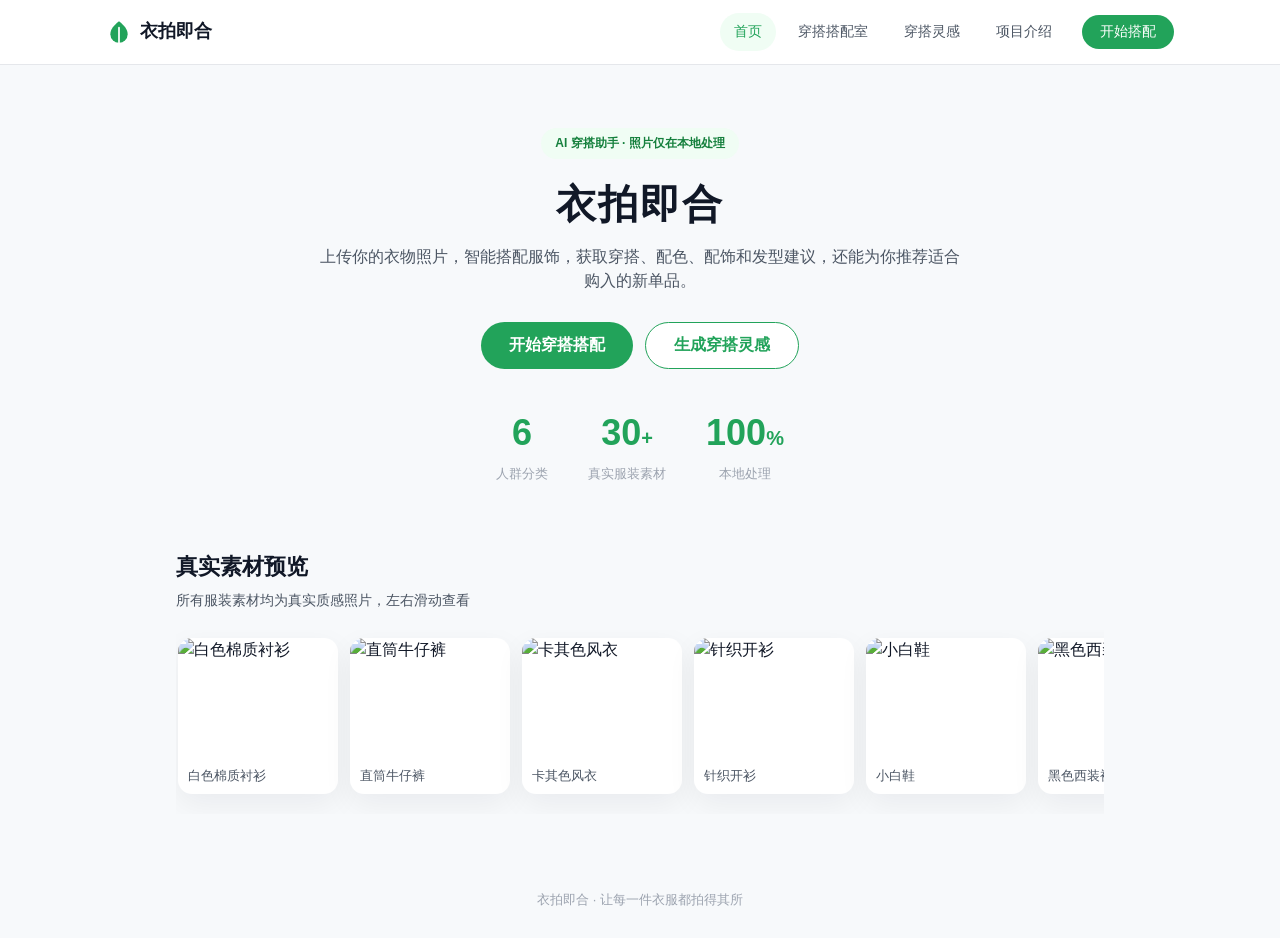
==== index.html @ 620f7425 "衣拍即合：课程作业穿搭网页" ====
<!DOCTYPE html>
<html lang="zh-CN">
<head>
<meta charset="UTF-8">
<meta name="viewport" content="width=device-width, initial-scale=1.0">
<title>衣拍即合</title>
<link rel="stylesheet" href="style.css">
</head>
<body>

<nav class="nav">
  <div class="nav-inner">
    <a class="logo" data-go="home">
      <svg viewBox="0 0 24 24" width="26" height="26" fill="none"><path d="M12 2C7 6 4 9.5 4 14a8 8 0 0 0 16 0c0-4.5-3-8-8-12Z" fill="#22a35a"/><path d="M12 22V8" stroke="#fff" stroke-width="1.6" stroke-linecap="round"/></svg>
      <span>衣拍即合</span>
    </a>
    <button class="hamburger" id="hamburger" aria-label="菜单">☰</button>
    <div class="nav-links" id="navLinks">
      <a class="nav-link active" data-go="home">首页</a>
      <a class="nav-link" data-go="room">穿搭搭配室</a>
      <a class="nav-link" data-go="inspo">穿搭灵感</a>
      <a class="nav-link" data-go="about">项目介绍</a>
      <button class="btn btn-primary nav-cta" data-go="room">开始搭配</button>
    </div>
  </div>
</nav>

<main>
  <!-- 首页 -->
  <section class="page active" id="page-home">
    <div class="hero">
      <span class="hero-badge">AI 穿搭助手 · 照片仅在本地处理</span>
      <h1 class="hero-title">衣拍即合</h1>
      <p class="hero-sub">上传你的衣物照片，智能搭配服饰，获取穿搭、配色、配饰和发型建议，还能为你推荐适合购入的新单品。</p>
      <div class="hero-btns">
        <button class="btn btn-primary btn-lg" data-go="room">开始穿搭搭配</button>
        <button class="btn btn-outline btn-lg" data-go="inspo">生成穿搭灵感</button>
      </div>
      <div class="stats">
        <div class="stat"><b>6</b><span>人群分类</span></div>
        <div class="stat"><b>30<i>+</i></b><span>真实服装素材</span></div>
        <div class="stat"><b>100<i>%</i></b><span>本地处理</span></div>
      </div>
    </div>
    <div class="section">
      <h2 class="section-title">真实素材预览</h2>
      <p class="section-sub">所有服装素材均为真实质感照片，左右滑动查看</p>
      <div class="strip" id="homeStrip"></div>
    </div>
  </section>

  <!-- 穿搭搭配室 -->
  <section class="page" id="page-room">
    <div class="section">
      <h1 class="page-title">我的搭配室</h1>
      <p class="section-sub">照片只保存在你的浏览器中，不会上传到任何服务器</p>

      <div class="step">
        <div class="step-head"><span class="step-no">1</span><h2>我的衣橱</h2><small>上传已有的衣服即可，配饰与发型为非必填</small></div>
        <div class="wardrobe" id="wardrobe"></div>
      </div>

      <div class="step">
        <div class="step-head"><span class="step-no">2</span><h2>填写你的信息</h2></div>
        <form class="form" id="userForm" onsubmit="return false">
          <div class="field">
            <label>性别</label>
            <div class="pills" data-field="gender">
              <button type="button" class="pill active">女</button>
              <button type="button" class="pill">男</button>
            </div>
          </div>
          <div class="field">
            <label>年龄段</label>
            <select id="age">
              <option>15-18</option><option selected>19-25</option><option>26-35</option><option>36-45</option><option>46+</option>
            </select>
          </div>
          <div class="field half">
            <label>身高 (cm)</label><input type="number" id="height" value="165" min="140" max="210">
          </div>
          <div class="field half">
            <label>体重 (kg)</label><input type="number" id="weight" value="52" min="35" max="150">
          </div>
          <div class="field">
            <label>肤色</label>
            <div class="pills" data-field="skin">
              <button type="button" class="pill active">冷白皮</button>
              <button type="button" class="pill">暖黄皮</button>
              <button type="button" class="pill">中性皮</button>
              <button type="button" class="pill">小麦色</button>
            </div>
          </div>
          <div class="field">
            <label>脸型</label>
            <div class="pills" data-field="face">
              <button type="button" class="pill active">椭圆脸</button>
              <button type="button" class="pill">圆脸</button>
              <button type="button" class="pill">方脸</button>
              <button type="button" class="pill">长脸</button>
              <button type="button" class="pill">心形脸</button>
            </div>
          </div>
          <div class="field">
            <label>风格偏好</label>
            <div class="pills" data-field="style">
              <button type="button" class="pill active">简约</button>
              <button type="button" class="pill">通勤</button>
              <button type="button" class="pill">街头</button>
              <button type="button" class="pill">复古</button>
              <button type="button" class="pill">运动</button>
              <button type="button" class="pill">甜酷</button>
            </div>
          </div>
        </form>
      </div>

      <div class="step">
        <div class="step-head"><span class="step-no">3</span><h2>生成方案</h2></div>
        <div class="gen-btns">
          <button class="btn btn-primary btn-lg" id="btnPlan">生成我的穿搭方案</button>
          <button class="btn btn-outline btn-lg" id="btnEffect">生成穿搭效果图</button>
        </div>
        <div id="planResult" class="plan-result hidden"></div>
        <div id="effectResult" class="effect-result hidden">
          <canvas id="effectCanvas"></canvas>
          <div class="effect-actions">
            <a class="btn btn-primary" id="downloadEffect" download="衣拍即合-效果图.png">下载效果图</a>
            <p class="tip">效果图为你上传衣物的平铺叠放展示，每个品类取第一张图参与组合</p>
          </div>
        </div>
      </div>
    </div>
  </section>

  <!-- 穿搭灵感 -->
  <section class="page" id="page-inspo">
    <div class="section">
      <h1 class="page-title">穿搭灵感</h1>
      <p class="section-sub">选择一个维度，获取专属穿搭建议、效果图与推荐单品</p>

      <div class="tabs" id="inspoTabs">
        <button class="tab active" data-tab="color">按颜色</button>
        <button class="tab" data-tab="style">按风格</button>
        <button class="tab" data-tab="scene">按场景</button>
        <button class="tab" data-tab="body">按身材</button>
        <button class="tab" data-tab="shop">推荐单品</button>
      </div>
      <div class="pills inspo-pills" id="inspoPills"></div>
      <div id="inspoResult" class="inspo-result"></div>

      <h2 class="section-title" style="margin-top:56px">风格穿搭案例</h2>
      <p class="section-sub">真实照片 · 完整搭配 · 保留原始比例</p>
      <div class="case-grid" id="caseGrid"></div>
    </div>
  </section>

  <!-- 项目介绍 -->
  <section class="page" id="page-about">
    <div class="section about">
      <h1 class="page-title">项目介绍</h1>
      <p class="about-lead">「衣拍即合」是一款轻量级的智能穿搭网页应用：上传衣物照片即可获得配色、配饰、发型全套建议，并生成平铺叠放的穿搭效果图。</p>
      <div class="about-grid">
        <div class="about-card"><h3>隐私安全</h3><p>所有照片均在浏览器本地处理与预览，不上传服务器，刷新即清空，数据完全属于你。</p></div>
        <div class="about-card"><h3>六大人群 × 30+ 素材</h3><p>按性别、年龄、肤色、脸型、身材、风格六大维度生成方案，内置 30+ 真实质感服装素材。</p></div>
        <div class="about-card"><h3>轻量流畅</h3><p>纯 HTML / CSS / JavaScript 实现，无框架、无后端，秒开秒用，老旧设备也能流畅运行。</p></div>
        <div class="about-card"><h3>四大功能</h3><p>我的衣橱管理、智能穿搭方案、平铺效果图生成、穿搭灵感与单品购买参考。</p></div>
      </div>
      <p class="about-note">课程作业项目 · 仅供学习交流</p>
    </div>
  </section>
</main>

<footer class="footer">衣拍即合 · 让每一件衣服都拍得其所</footer>

<script src="app.js"></script>
</body>
</html>
---- style.css ----
:root {
  --g:#22a35a;
  --g2:#15803d;
  --g3:#f0fdf4;
  --g4:#e7f9ef;
  --y:#fefce8;
  --text:#111827;
  --sub:#4b5563;
  --muted:#9ca3af;
  --border:#e5e7eb;
  --card:#ffffff;
  --bg:#f7f9fb;
  --shadow:0 10px 30px rgba(17,24,39,.06);
}

* { box-sizing:border-box; }
html, body { margin:0; padding:0; }
body {
  font-family: "PingFang SC","Microsoft YaHei","Noto Sans SC",sans-serif;
  color:var(--text); background:var(--bg); line-height:1.55; -webkit-font-smoothing:antialiased;
}
img { max-width:100%; display:block; }

.nav {
  position:fixed; top:0; left:0; right:0; z-index:100;
  background:rgba(255,255,255,.92); backdrop-filter:saturate(1.2) blur(12px);
  border-bottom:1px solid var(--border);
}
.nav-inner {
  max-width:1100px; margin:0 auto; padding:0 16px;
  display:flex; align-items:center; justify-content:space-between; height:64px;
}
.logo { display:flex; align-items:center; gap:8px; text-decoration:none; color:var(--text); font-weight:700; font-size:18px; cursor:pointer; }
.hamburger { display:none; background:none; border:none; font-size:22px; color:var(--text); }
.nav-links { display:flex; align-items:center; gap:8px; }
.nav-link {
  padding:8px 14px; border-radius:999px; text-decoration:none; color:var(--sub); font-size:14px; cursor:pointer; border:none; background:none;
}
.nav-link.active, .nav-link:hover { color:var(--g); background:var(--g3); }
.nav-cta { margin-left:8px; }

.btn {
  display:inline-flex; align-items:center; justify-content:center; gap:6px; border:none; border-radius:999px; cursor:pointer; font-size:14px; padding:8px 18px; transition:.15s ease;
}
.btn-primary { background:var(--g); color:#fff; }
.btn-primary:hover { background:var(--g2); }
.btn-outline { background:#fff; color:var(--g); border:1.5px solid var(--g); }
.btn-outline:hover { background:var(--g3); }
.btn-lg { padding:12px 28px; font-size:16px; font-weight:600; }

.page { display:none; padding-top:72px; }
.page.active { display:block; animation:fade .25s ease; }
@keyframes fade { from{opacity:0;transform:translateY(8px)} to{opacity:1;transform:translateY(0)} }

.hero { text-align:center; padding:56px 16px 40px; max-width:780px; margin:0 auto; }
.hero-badge { display:inline-block; background:var(--g3); color:var(--g2); font-size:12px; padding:6px 14px; border-radius:999px; font-weight:600; margin-bottom:14px; }
.hero-title { font-size:40px; font-weight:800; letter-spacing:2px; margin:0 0 10px; }
.hero-sub { color:var(--sub); font-size:16px; max-width:640px; margin:0 auto 28px; }
.hero-btns { display:flex; justify-content:center; gap:12px; flex-wrap:wrap; }
.stats { display:flex; justify-content:center; gap:40px; flex-wrap:wrap; margin-top:36px; }
.stat { text-align:center; }
.stat b { display:block; font-size:36px; color:var(--g); font-weight:800; }
.stat b i { font-size:20px; font-style:normal; }
.stat span { color:var(--muted); font-size:13px; }

.section { max-width:960px; margin:0 auto; padding:24px 16px 48px; }
.section-title { font-size:22px; font-weight:700; margin:0 0 6px; }
.section-sub { color:var(--sub); font-size:14px; margin:0 0 18px; }
.page-title { font-size:28px; font-weight:800; margin:0 0 6px; }

.strip { display:flex; gap:12px; overflow-x:auto; scroll-snap-type:x mandatory; padding:8px 2px 20px; }
.strip::-webkit-scrollbar { height:6px; }
.strip::-webkit-scrollbar-thumb { background:var(--border); border-radius:999px; }
.strip .thumb { scroll-snap-align:center; flex:none; width:160px; border-radius:14px; overflow:hidden; background:var(--card); box-shadow:var(--shadow); }
.strip .thumb img { width:100%; height:120px; object-fit:cover; }
.strip .thumb .cap { padding:8px 10px; font-size:13px; color:var(--sub); }

.step { margin-bottom:40px; }
.step-head { display:flex; align-items:center; gap:10px; margin-bottom:16px; }
.step-head h2 { font-size:20px; margin:0; }
.step-head small { color:var(--muted); font-size:13px; margin-left:auto; }
.step-no {
  width:28px; height:28px; display:flex; align-items:center; justify-content:center; border-radius:50%;
  background:var(--g); color:#fff; font-weight:700; font-size:14px;
}

.wardrobe { display:grid; grid-template-columns:repeat(auto-fill,minmax(140px,1fr)); gap:14px; }
.wardrobe .cat {
  background:var(--card); border:1.5px solid var(--border); border-radius:16px; padding:12px;
  text-align:center; position:relative; cursor:pointer; transition:.15s ease;
}
.wardrobe .cat:hover { border-color:var(--g); }
.wardrobe .cat .up { position:relative; }
.wardrobe .cat input[type="file"] { position:absolute; inset:0; opacity:0; cursor:pointer; }
.wardrobe .cat .label { font-size:13px; color:var(--sub); margin-top:8px; }
.wardrobe .cat .thumb-stack { display:flex; align-items:center; justify-content:center; height:100px; gap:4px; }
.wardrobe .cat .thumb-stack img { height:90px; width:auto; max-width:100%; border-radius:10px; box-shadow:var(--shadow); }
.wardrobe .cat .add { width:56px; height:56px; border-radius:50%; border:2px dashed var(--border); display:flex; align-items:center; justify-content:center; color:var(--muted); font-size:24px; }

.form { display:flex; flex-wrap:wrap; gap:14px; }
.field { width:100%; }
.field.half { width:calc(50% - 7px); }
@media(max-width:640px){ .field.half{ width:100%; } }
.field label { display:block; font-size:13px; color:var(--sub); margin-bottom:6px; }
.field input, .field select { width:100%; padding:10px 12px; border:1.5px solid var(--border); border-radius:12px; background:#fff; font-size:14px; }
.field input:focus, .field select:focus { outline:none; border-color:var(--g); }
.pills { display:flex; flex-wrap:wrap; gap:8px; }
.pill {
  padding:7px 14px; border-radius:999px; border:1.5px solid var(--border); background:#fff; color:var(--sub); font-size:14px; cursor:pointer;
}
.pill.active { border-color:var(--g); color:var(--g); background:var(--g3); font-weight:600; }

.gen-btns { display:flex; gap:12px; flex-wrap:wrap; margin-bottom:10px; }
.plan-result, .inspo-result { background:var(--card); border:1.5px solid var(--border); border-radius:18px; padding:20px; }
.plan-result h3, .inspo-result h3 { margin:0 0 10px; font-size:18px; }
.plan-result .tag { display:inline-block; background:var(--g3); color:var(--g2); padding:3px 10px; border-radius:999px; font-size:12px; font-weight:600; margin-right:6px; margin-bottom:6px; }
.plan-result p { margin:6px 0; }
.plan-result .rec { background:var(--y); padding:12px; border-radius:12px; margin-top:10px; }
.plan-result .rec b { display:block; margin-bottom:4px; }

.effect-result { background:var(--card); border:1.5px solid var(--border); border-radius:18px; padding:20px; }
.effect-result canvas { width:100%; max-width:640px; height:auto; border-radius:14px; display:block; margin:0 auto; }
.effect-actions { display:flex; align-items:center; gap:12px; flex-wrap:wrap; margin-top:14px; }
.effect-actions .tip { color:var(--muted); font-size:13px; margin:0; }

.tabs { display:flex; gap:6px; flex-wrap:wrap; margin-bottom:14px; }
.tab { padding:8px 16px; border-radius:999px; border:1.5px solid var(--border); background:#fff; color:var(--sub); cursor:pointer; font-size:14px; }
.tab.active { border-color:var(--g); color:var(--g); background:var(--g3); font-weight:600; }
.inspo-pills { margin-bottom:14px; }
.inspo-result .card { border:1.5px solid var(--border); border-radius:16px; overflow:hidden; background:var(--card); margin-bottom:16px; }
.inspo-result .card .meta { padding:14px 16px; }
.inspo-result .card .meta b { font-size:16px; }
.inspo-result .card .meta p { color:var(--sub); font-size:14px; margin:4px 0 0; }
.inspo-result .card img { width:100%; height:220px; object-fit:cover; }
.inspo-result .shop-grid { display:grid; grid-template-columns:repeat(auto-fill,minmax(150px,1fr)); gap:12px; }
.inspo-result .shop-grid .item { border:1.5px solid var(--border); border-radius:14px; overflow:hidden; background:var(--card); }
.inspo-result .shop-grid .item img { width:100%; height:140px; object-fit:cover; }
.inspo-result .shop-grid .item .txt { padding:10px; font-size:13px; color:var(--sub); }

.case-grid { display:grid; grid-template-columns:repeat(auto-fill,minmax(260px,1fr)); gap:16px; }
.case-card { background:var(--card); border:1.5px solid var(--border); border-radius:18px; overflow:hidden; box-shadow:var(--shadow); }
.case-card img { width:100%; height:280px; object-fit:cover; display:block; }
.case-card .body { padding:14px 16px; }
.case-card .body b { font-size:15px; }
.case-card .body p { font-size:13px; color:var(--sub); margin:4px 0 0; }

.about { text-align:center; }
.about-lead { max-width:720px; margin:0 auto 28px; color:var(--sub); font-size:15px; }
.about-grid { display:grid; grid-template-columns:repeat(2,1fr); gap:16px; max-width:760px; margin:0 auto; }
@media(max-width:640px){ .about-grid{ grid-template-columns:1fr; } }
.about-card { background:var(--card); border:1.5px solid var(--border); border-radius:18px; padding:18px; text-align:left; }
.about-card h3 { margin:0 0 6px; font-size:16px; }
.about-card p { margin:0; color:var(--sub); font-size:14px; }
.about-note { color:var(--muted); font-size:13px; margin-top:24px; }

.footer { text-align:center; padding:28px 16px; color:var(--muted); font-size:13px; }

.hidden { display:none; }

@media(max-width:820px) {
  .hamburger { display:block; }
  .nav-links {
    display:none; position:absolute; top:64px; left:0; right:0; flex-direction:column;
    background:#fff; border-bottom:1px solid var(--border); padding:12px 16px; gap:4px; align-items:stretch;
  }
  .nav-links.open { display:flex; }
  .nav-link { text-align:left; }
  .nav-cta { margin:8px 0 0; }
}
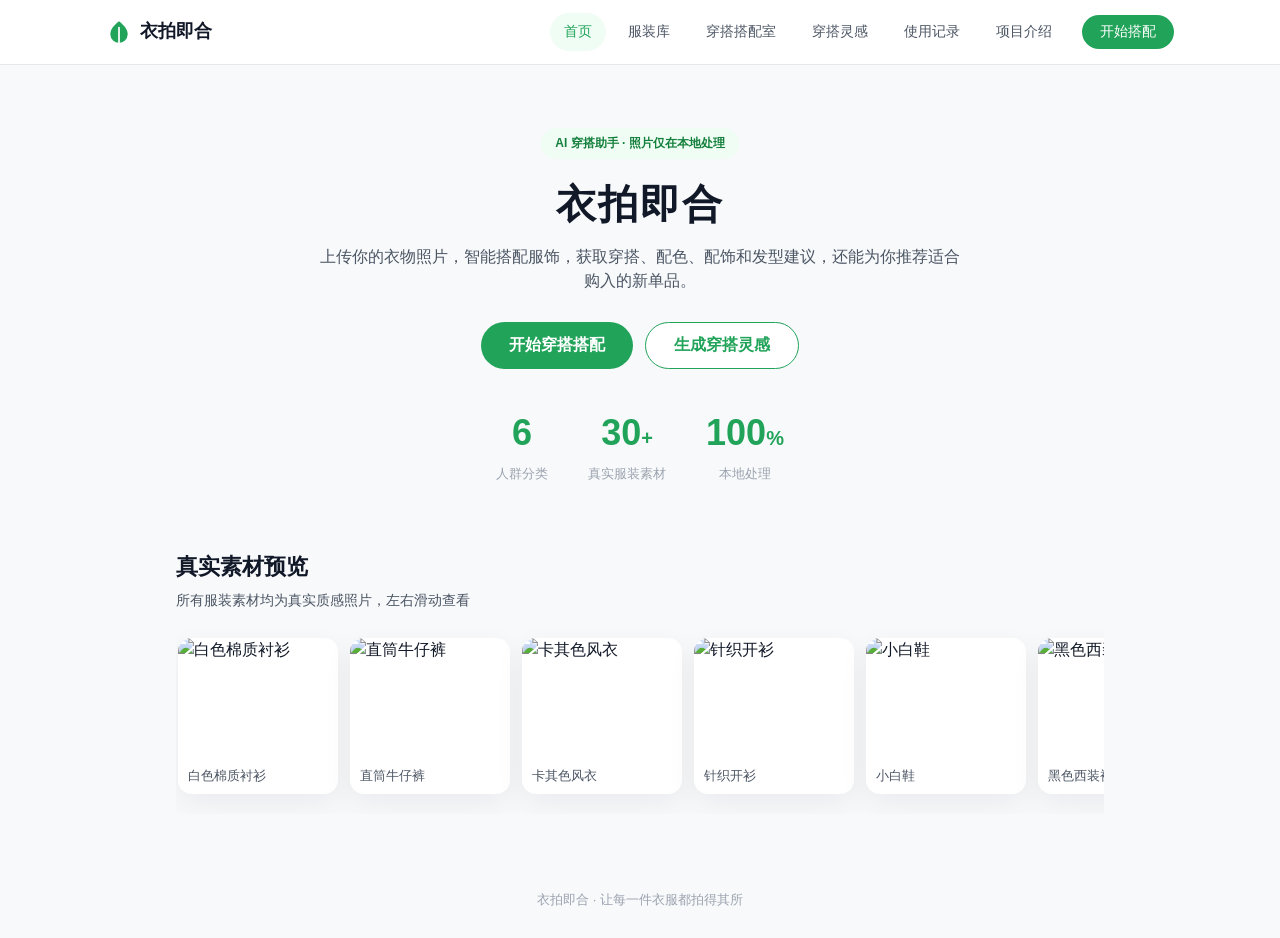
==== commit 8d07932e: "新增服装库、批量智能组合与使用记录" ====
--- a/index.html
+++ b/index.html
@@ -17,8 +17,10 @@
     <button class="hamburger" id="hamburger" aria-label="菜单">☰</button>
     <div class="nav-links" id="navLinks">
       <a class="nav-link active" data-go="home">首页</a>
+      <a class="nav-link" data-go="library">服装库</a>
       <a class="nav-link" data-go="room">穿搭搭配室</a>
       <a class="nav-link" data-go="inspo">穿搭灵感</a>
+      <a class="nav-link" data-go="records">使用记录</a>
       <a class="nav-link" data-go="about">项目介绍</a>
       <button class="btn btn-primary nav-cta" data-go="room">开始搭配</button>
     </div>
@@ -61,7 +63,36 @@
       </div>
 
       <div class="step">
-        <div class="step-head"><span class="step-no">2</span><h2>填写你的信息</h2></div>
+        <div class="step-head"><span class="step-no">2</span><h2>我的衣橱 · 批量智能组合</h2><small>可一次选择多张照片，自动抠图拼合</small></div>
+        <div class="batch-bar">
+          <select id="batchCat">
+            <option value="top">上衣</option>
+            <option value="outer">外套</option>
+            <option value="bottom">裤装</option>
+            <option value="bottom">半裙</option>
+            <option value="dress">连衣裙</option>
+            <option value="shoes">鞋履</option>
+            <option value="bag">包包</option>
+            <option value="hat">帽子</option>
+            <option value="scarf">围巾丝巾</option>
+            <option value="socks">腰带袜子</option>
+            <option value="jewel">首饰</option>
+          </select>
+          <label class="btn btn-outline">选择照片（可多选）
+            <input type="file" id="batchInput" accept="image/*" multiple hidden>
+          </label>
+          <span class="tip" id="batchTip">建议背景简洁的平铺照片，抠图效果最佳</span>
+        </div>
+        <div class="my-items" id="myItems"></div>
+        <div class="gen-btns" style="margin-top:14px">
+          <button class="btn btn-primary btn-lg" id="btnMatch">生成搭配推荐</button>
+        </div>
+        <div id="matchLoading" class="loading hidden"><span class="spinner"></span>正在为你生成智能搭配，请稍候</div>
+        <div class="match-grid" id="matchGrid"></div>
+      </div>
+
+      <div class="step">
+        <div class="step-head"><span class="step-no">3</span><h2>填写你的信息</h2></div>
         <form class="form" id="userForm" onsubmit="return false">
           <div class="field">
             <label>性别</label>
@@ -116,7 +147,7 @@
       </div>
 
       <div class="step">
-        <div class="step-head"><span class="step-no">3</span><h2>生成方案</h2></div>
+        <div class="step-head"><span class="step-no">4</span><h2>生成方案</h2></div>
         <div class="gen-btns">
           <button class="btn btn-primary btn-lg" id="btnPlan">生成我的穿搭方案</button>
           <button class="btn btn-outline btn-lg" id="btnEffect">生成穿搭效果图</button>
@@ -133,6 +164,16 @@
     </div>
   </section>
 
+  <!-- 服装库 -->
+  <section class="page" id="page-library">
+    <div class="section">
+      <h1 class="page-title">服装库</h1>
+      <p class="section-sub">54 款真实单品 · 点击卡片查看面料、保养、版型与搭配详情</p>
+      <div class="pills" id="libFilters"></div>
+      <div class="lib-grid" id="libGrid"></div>
+    </div>
+  </section>
+
   <!-- 穿搭灵感 -->
   <section class="page" id="page-inspo">
     <div class="section">
@@ -152,6 +193,16 @@
       <h2 class="section-title" style="margin-top:56px">风格穿搭案例</h2>
       <p class="section-sub">真实照片 · 完整搭配 · 保留原始比例</p>
       <div class="case-grid" id="caseGrid"></div>
+    </div>
+  </section>
+
+  <!-- 使用记录 -->
+  <section class="page" id="page-records">
+    <div class="section">
+      <h1 class="page-title">使用记录</h1>
+      <p class="section-sub">记录仅保存在本地浏览器，清除浏览器缓存会清空</p>
+      <button class="btn btn-outline" id="clearRecords">一键清空全部记录</button>
+      <div class="record-list" id="recordList"></div>
     </div>
   </section>
 
@@ -173,6 +224,14 @@
 
 <footer class="footer">衣拍即合 · 让每一件衣服都拍得其所</footer>
 
+<!-- 服装详情弹窗 -->
+<div class="modal-mask hidden" id="itemModal">
+  <div class="modal">
+    <button class="modal-close" id="modalClose" aria-label="关闭">×</button>
+    <div class="modal-body" id="modalBody"></div>
+  </div>
+</div>
+
 <script src="app.js"></script>
 </body>
 </html>
--- a/style.css
+++ b/style.css
@@ -155,7 +155,7 @@
 
 .footer { text-align:center; padding:28px 16px; color:var(--muted); font-size:13px; }
 
-.hidden { display:none; }
+.hidden { display:none !important; }
 
 @media(max-width:820px) {
   .hamburger { display:block; }
@@ -167,3 +167,57 @@
   .nav-link { text-align:left; }
   .nav-cta { margin:8px 0 0; }
 }
+
+/* ===== 批量衣橱 ===== */
+.batch-bar { display:flex; align-items:center; gap:10px; flex-wrap:wrap; }
+.batch-bar select { padding:9px 12px; border:1.5px solid var(--border); border-radius:12px; background:#fff; font-size:14px; }
+.batch-bar .tip { color:var(--muted); font-size:13px; margin:0; }
+.my-items { display:grid; grid-template-columns:repeat(auto-fill,minmax(120px,1fr)); gap:12px; margin-top:14px; }
+.my-items .mi { background:#fff; border:1.5px solid var(--border); border-radius:14px; padding:8px; text-align:center; position:relative; }
+.my-items .mi img { height:96px; width:auto; max-width:100%; margin:0 auto; }
+.my-items .mi .t { font-size:12px; color:var(--sub); margin-top:6px; }
+.my-items .mi .del { position:absolute; top:4px; right:6px; border:none; background:rgba(0,0,0,.4); color:#fff; border-radius:50%; width:20px; height:20px; line-height:20px; padding:0; cursor:pointer; font-size:12px; }
+
+.loading { display:flex; align-items:center; gap:10px; color:var(--g2); background:var(--g3); padding:12px 16px; border-radius:12px; margin:12px 0; font-size:14px; }
+.spinner { width:16px; height:16px; border:2px solid rgba(34,163,90,.25); border-top-color:var(--g); border-radius:50%; animation:spin .8s linear infinite; flex:none; }
+@keyframes spin { to { transform:rotate(360deg); } }
+
+.match-grid { display:grid; grid-template-columns:repeat(auto-fill,minmax(270px,1fr)); gap:16px; margin-top:16px; }
+.match-card { background:#fff; border:1.5px solid var(--border); border-radius:18px; overflow:hidden; }
+.match-card img { width:100%; display:block; }
+.match-card .b { padding:12px 14px; }
+.match-card .reason { font-size:14px; font-weight:600; }
+.match-card .mini-tags { margin-top:6px; }
+.match-card .mini-tags span { display:inline-block; font-size:11px; color:var(--g2); background:var(--g3); border-radius:999px; padding:2px 8px; margin:2px 4px 0 0; }
+
+/* ===== 服装库 ===== */
+.lib-grid { display:grid; grid-template-columns:repeat(auto-fill,minmax(150px,1fr)); gap:14px; }
+.lib-card { background:#fff; border:1.5px solid var(--border); border-radius:16px; overflow:hidden; cursor:pointer; transition:.15s ease; }
+.lib-card:hover { border-color:var(--g); transform:translateY(-2px); }
+.lib-card img { width:100%; height:150px; object-fit:cover; }
+.lib-card .t { padding:10px; font-size:13px; }
+.lib-card .t b { display:block; }
+.lib-card .t span { color:var(--muted); font-size:12px; }
+
+/* ===== 详情弹窗 ===== */
+.modal-mask { position:fixed; inset:0; background:rgba(17,24,39,.5); display:flex; align-items:center; justify-content:center; z-index:200; padding:16px; }
+.modal { background:#fff; border-radius:20px; max-width:560px; width:100%; max-height:86vh; overflow-y:auto; position:relative; }
+.modal-close { position:absolute; top:10px; right:12px; border:none; background:rgba(0,0,0,.45); color:#fff; width:30px; height:30px; border-radius:50%; font-size:18px; cursor:pointer; z-index:1; padding:0; }
+.modal-body { padding:20px; }
+.modal-body img { width:100%; height:280px; object-fit:cover; border-radius:14px; }
+.modal-body h3 { margin:12px 0 2px; font-size:20px; }
+.modal-body .cat-tag { color:var(--muted); font-size:13px; }
+.modal-body dl { margin:12px 0 0; }
+.modal-body dt { font-weight:700; margin-top:10px; }
+.modal-body dd { margin:2px 0 0; color:var(--sub); font-size:14px; }
+
+/* ===== 使用记录 ===== */
+.record-list { margin-top:16px; display:flex; flex-direction:column; gap:12px; }
+.record-card { display:flex; gap:14px; background:#fff; border:1.5px solid var(--border); border-radius:16px; padding:12px; align-items:center; }
+.record-card img { width:72px; height:72px; object-fit:cover; border-radius:12px; flex:none; }
+.record-card .info { flex:1; min-width:0; }
+.record-card .info .line { font-size:14px; }
+.record-card .time { color:var(--muted); font-size:12px; }
+.record-card .kind { display:inline-block; font-size:11px; padding:2px 8px; border-radius:999px; background:var(--g3); color:var(--g2); font-weight:600; margin-right:6px; }
+.record-card .del { border:none; background:none; color:#dc2626; cursor:pointer; font-size:13px; flex:none; }
+.empty-tip { color:var(--muted); text-align:center; padding:40px 0; }
